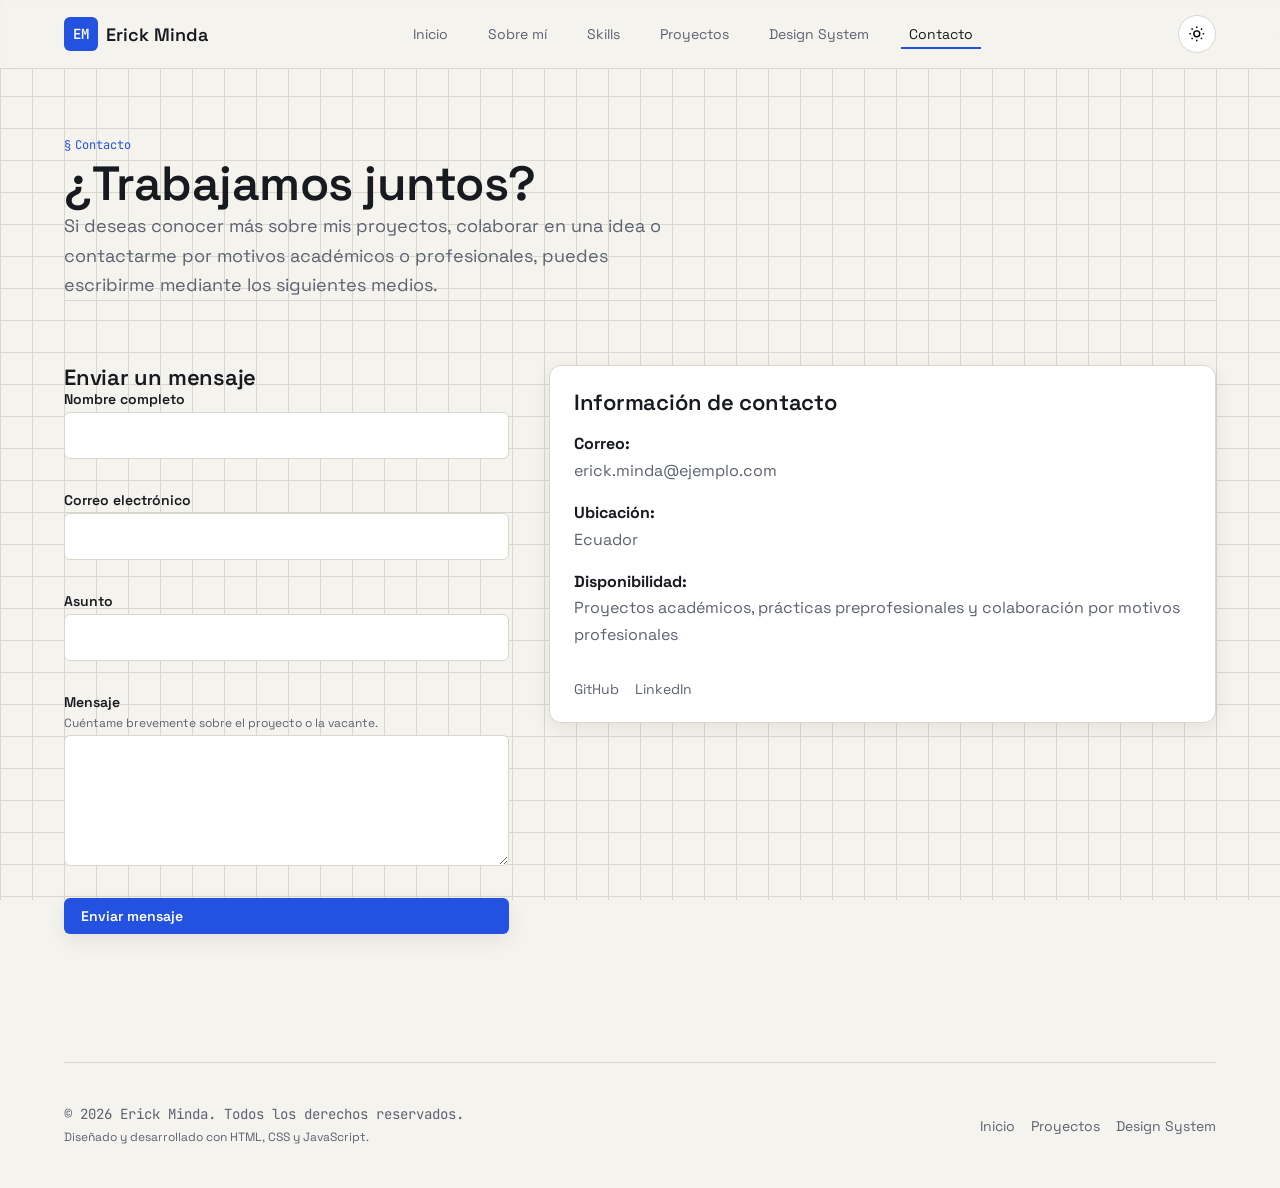
==== contacto.html @ 830b5fcd "Segundo Super Mega Commit" ====
<!DOCTYPE html>
<html lang="es">
<head>
  <meta charset="UTF-8" />
  <meta name="viewport" content="width=device-width, initial-scale=1.0" />
  <title>Contacto — Erick Minda</title>
  <meta name="description" content="Formulario de contacto e información profesional de Erick Minda." />
  <link rel="stylesheet" href="css/styles.css" />
</head>
<body>
  <a class="skip-link" href="#main">Saltar al contenido</a>

  <header class="site-header">
    <nav class="navbar container" aria-label="Navegación principal">
      <a class="brand" href="index.html">
        <span class="brand-mark" aria-hidden="true">EM</span>
        Erick Minda
      </a>
      <button class="nav-toggle" aria-label="Abrir menú de navegación" aria-expanded="false" aria-controls="nav-list">
        <span></span><span></span><span></span>
      </button>
      <ul class="nav-list" id="nav-list">
        <li><a href="index.html">Inicio</a></li>
        <li><a href="sobre-mi.html">Sobre mí</a></li>
        <li><a href="skills.html">Skills</a></li>
        <li><a href="proyectos.html">Proyectos</a></li>
        <li><a href="design-system.html">Design System</a></li>
        <li><a href="contacto.html" aria-current="page">Contacto</a></li>
      </ul>
      <div class="nav-actions">
        <button class="theme-toggle" type="button" aria-pressed="false">
          <svg viewBox="0 0 24 24" fill="none" stroke="currentColor" stroke-width="2" aria-hidden="true">
            <circle cx="12" cy="12" r="4"></circle>
            <path d="M12 2v2M12 20v2M4.9 4.9l1.4 1.4M17.7 17.7l1.4 1.4M2 12h2M20 12h2M4.9 19.1l1.4-1.4M17.7 6.3l1.4-1.4"></path>
          </svg>
        </button>
      </div>
    </nav>
  </header>

  <main id="main">
    <header class="section container" style="border-top:none; padding-bottom: 0;">
      <p class="field-note">Contacto</p>
      <h1>¿Trabajamos juntos?</h1>
      <p class="lead">
        Si deseas conocer más sobre mis proyectos, colaborar en una idea o contactarme
        por motivos académicos o profesionales, puedes escribirme mediante los
        siguientes medios.
      </p>
    </header>

    <section class="section container about-layout" aria-labelledby="contact-heading">
      <div>
        <h2 id="contact-heading" style="font-size: var(--text-lg);">Enviar un mensaje</h2>
        <form id="contact-form" class="form-grid" novalidate>
          <div class="form-field">
            <label for="name">Nombre completo</label>
            <input type="text" id="name" name="name" required minlength="2" autocomplete="name" aria-describedby="error-name" />
            <p class="error-msg" id="error-name" role="alert"></p>
          </div>

          <div class="form-field">
            <label for="email">Correo electrónico</label>
            <input type="email" id="email" name="email" required autocomplete="email" aria-describedby="error-email" />
            <p class="error-msg" id="error-email" role="alert"></p>
          </div>

          <div class="form-field">
            <label for="subject">Asunto</label>
            <input type="text" id="subject" name="subject" required minlength="3" aria-describedby="error-subject" />
            <p class="error-msg" id="error-subject" role="alert"></p>
          </div>

          <div class="form-field">
            <label for="message">Mensaje</label>
            <span class="hint" id="message-hint">Cuéntame brevemente sobre el proyecto o la vacante.</span>
            <textarea id="message" name="message" rows="5" required minlength="10" aria-describedby="message-hint error-message"></textarea>
            <p class="error-msg" id="error-message" role="alert"></p>
          </div>

          <button class="btn btn-primary" type="submit">Enviar mensaje</button>

          <p class="form-status" role="status" aria-live="polite"></p>
        </form>
      </div>

      <aside>
        <div class="card" style="display:flex; flex-direction:column; gap: var(--space-sm);">
          <h2 style="font-size: var(--text-lg);">Información de contacto</h2>
          <p class="muted" style="margin:0;">
            <strong style="color: var(--color-text);">Correo:</strong><br />
            erick.minda@ejemplo.com
          </p>
          <p class="muted" style="margin:0;">
            <strong style="color: var(--color-text);">Ubicación:</strong><br />
            Ecuador
          </p>
          <p class="muted" style="margin:0;">
            <strong style="color: var(--color-text);">Disponibilidad:</strong><br />
            Proyectos académicos, prácticas preprofesionales y colaboración por motivos profesionales
          </p>

          <div class="footer-links" style="margin-top: var(--space-sm);">
            <a href="#" aria-label="Perfil de GitHub de Erick Minda">GitHub</a>
            <a href="#" aria-label="Perfil de LinkedIn de Erick Minda">LinkedIn</a>
          </div>
        </div>
      </aside>
    </section>
  </main>

  <footer class="site-footer container">
    <div class="footer-row">
      <div>
        <p class="muted mono">© 2026 Erick Minda. Todos los derechos reservados.</p>
        <p class="muted" style="font-size: var(--text-xs); margin-top: 2px;">Diseñado y desarrollado con HTML, CSS y JavaScript.</p>
      </div>
      <nav class="footer-links" aria-label="Enlaces del pie de página">
        <a href="index.html">Inicio</a>
        <a href="proyectos.html">Proyectos</a>
        <a href="design-system.html">Design System</a>
      </nav>
    </div>
  </footer>

  <button class="back-to-top" type="button" aria-label="Volver al inicio de la página">
    <svg viewBox="0 0 24 24" width="18" height="18" fill="none" stroke="currentColor" stroke-width="2" aria-hidden="true">
      <path d="M12 19V5M5 12l7-7 7 7"></path>
    </svg>
  </button>

  <script src="js/main.js"></script>
</body>
</html>
---- css/styles.css ----
/* =========================================================
   RENATA SALCEDO — PORTAFOLIO
   Sistema de diseño: "Bitácora técnica"
   Un cuaderno de trabajo de desarrolladora: papel cuadriculado,
   tipografía técnica y un único acento de "tinta" azul señal.
   ========================================================= */

@import url('https://fonts.googleapis.com/css2?family=Space+Grotesk:wght@400;500;600;700&family=JetBrains+Mono:wght@400;500;600&display=swap');

/* -------------------- TOKENS -------------------- */
:root {
  /* Color */
  --color-primary: #2452e0;
  --color-primary-dark: #17359e;
  --color-secondary: #e08a24;
  --color-background: #f4f3ee;
  --color-surface: #ffffff;
  --color-surface-alt: #ebeae3;
  --color-text: #171a1f;
  --color-text-muted: #5c6270;
  --color-border: #d9d7cd;
  --color-success: #1f7a5c;
  --color-danger: #c8402c;

  /* Tipografía */
  --font-primary: 'Space Grotesk', 'Segoe UI', sans-serif;
  --font-mono: 'JetBrains Mono', 'Courier New', monospace;

  /* Escala tipográfica (1.25 - major third) */
  --text-xs: 0.75rem;
  --text-sm: 0.875rem;
  --text-base: 1rem;
  --text-md: 1.125rem;
  --text-lg: 1.375rem;
  --text-xl: 1.75rem;
  --text-2xl: 2.25rem;
  --text-3xl: 3rem;

  /* Espaciado */
  --space-3xs: 0.25rem;
  --space-2xs: 0.5rem;
  --space-xs: 0.75rem;
  --space-sm: 1rem;
  --space-md: 1.5rem;
  --space-lg: 2.5rem;
  --space-xl: 4rem;
  --space-2xl: 6rem;

  /* Bordes y sombras */
  --radius-sm: 0.375rem;
  --radius-md: 0.75rem;
  --radius-lg: 1.25rem;
  --shadow-card: 0 6px 20px rgb(23 26 31 / 0.08);
  --shadow-lift: 0 12px 28px rgb(23 26 31 / 0.14);

  /* Layout */
  --content-width: 72rem;
  --line-max: 38rem;
  --nav-height: 4.25rem;

  color-scheme: light;
}

[data-theme='dark'] {
  --color-primary: #6d8dff;
  --color-primary-dark: #4a6ae8;
  --color-secondary: #f5a94d;
  --color-background: #12141a;
  --color-surface: #1a1d25;
  --color-surface-alt: #20232c;
  --color-text: #eef0f4;
  --color-text-muted: #9aa0b0;
  --color-border: #2c2f3a;
  --shadow-card: 0 6px 20px rgb(0 0 0 / 0.35);
  --shadow-lift: 0 14px 30px rgb(0 0 0 / 0.45);
  color-scheme: dark;
}

/* -------------------- RESET -------------------- */
*, *::before, *::after { box-sizing: border-box; }
html { scroll-behavior: smooth; }

@media (prefers-reduced-motion: reduce) {
  html { scroll-behavior: auto; }
  *, *::before, *::after {
    animation-duration: 0.01ms !important;
    animation-iteration-count: 1 !important;
    transition-duration: 0.01ms !important;
  }
}

body {
  margin: 0;
  font-family: var(--font-primary);
  font-size: var(--text-base);
  color: var(--color-text);
  background-color: var(--color-background);
  background-image:
    linear-gradient(var(--color-border) 1px, transparent 1px),
    linear-gradient(90deg, var(--color-border) 1px, transparent 1px);
  background-size: 32px 32px;
  background-attachment: fixed;
  opacity: 1;
  transition: background-color 0.25s ease, color 0.25s ease;
}

[data-theme='dark'] body { background-image: none; }

img { max-width: 100%; display: block; }
a { color: inherit; }
h1, h2, h3, h4, p, ul, ol, figure { margin: 0; }
ul { padding: 0; list-style: none; }
button { font: inherit; cursor: pointer; }
input, textarea, select { font: inherit; }

:focus-visible {
  outline: 2px solid var(--color-primary);
  outline-offset: 3px;
  border-radius: var(--radius-sm);
}

.container {
  width: min(100% - 2.5rem, var(--content-width));
  margin-inline: auto;
}

.visually-hidden {
  position: absolute;
  width: 1px; height: 1px;
  overflow: hidden;
  clip: rect(0 0 0 0);
  white-space: nowrap;
}

.skip-link {
  position: absolute;
  left: 1rem;
  top: -3rem;
  background: var(--color-primary);
  color: #fff;
  padding: var(--space-2xs) var(--space-sm);
  border-radius: var(--radius-sm);
  z-index: 200;
  transition: top 0.2s ease;
}
.skip-link:focus { top: 1rem; }

/* -------------------- TIPOGRAFÍA -------------------- */
h1, h2, h3, h4 { font-weight: 600; line-height: 1.15; letter-spacing: -0.01em; }
h1 { font-size: var(--text-3xl); }
h2 { font-size: var(--text-2xl); }
h3 { font-size: var(--text-lg); }
h4 { font-size: var(--text-md); }

p { line-height: 1.65; max-width: var(--line-max); color: var(--color-text); }
p.lead { font-size: var(--text-md); color: var(--color-text-muted); }
.muted { color: var(--color-text-muted); }

.mono {
  font-family: var(--font-mono);
  font-size: var(--text-sm);
}

.field-note {
  font-family: var(--font-mono);
  font-size: var(--text-xs);
  color: var(--color-primary);
  display: inline-flex;
  align-items: center;
  gap: var(--space-3xs);
}
.field-note::before { content: '§'; }

/* -------------------- NAVBAR -------------------- */
.site-header {
  position: sticky;
  top: 0;
  z-index: 100;
  background: color-mix(in srgb, var(--color-background) 88%, transparent);
  backdrop-filter: blur(10px);
  border-bottom: 1px solid var(--color-border);
}

.navbar {
  height: var(--nav-height);
  display: flex;
  align-items: center;
  justify-content: space-between;
  gap: var(--space-md);
}

.brand {
  display: flex;
  align-items: center;
  gap: var(--space-2xs);
  font-weight: 600;
  font-size: var(--text-md);
  text-decoration: none;
}

.brand-mark {
  width: 2.1rem;
  height: 2.1rem;
  border-radius: var(--radius-sm);
  background: var(--color-primary);
  color: #fff;
  display: grid;
  place-items: center;
  font-family: var(--font-mono);
  font-size: var(--text-sm);
  font-weight: 600;
}

.nav-list {
  display: flex;
  gap: var(--space-md);
  font-size: var(--text-sm);
}

.nav-list a {
  text-decoration: none;
  color: var(--color-text-muted);
  padding: var(--space-3xs) var(--space-2xs);
  border-bottom: 2px solid transparent;
  transition: color 0.15s ease, border-color 0.15s ease;
}

.nav-list a:hover,
.nav-list a[aria-current='page'] {
  color: var(--color-text);
  border-color: var(--color-primary);
}

.nav-actions { display: flex; align-items: center; gap: var(--space-sm); }

.theme-toggle {
  width: 2.4rem;
  height: 2.4rem;
  border-radius: 50%;
  border: 1px solid var(--color-border);
  background: var(--color-surface);
  display: grid;
  place-items: center;
  transition: transform 0.2s ease;
}
.theme-toggle:hover { transform: rotate(15deg); }
.theme-toggle svg { width: 1.1rem; height: 1.1rem; }

.nav-toggle {
  display: none;
  flex-direction: column;
  gap: 5px;
  width: 2.4rem;
  height: 2.4rem;
  border: 1px solid var(--color-border);
  background: var(--color-surface);
  border-radius: var(--radius-sm);
  align-items: center;
  justify-content: center;
}
.nav-toggle span {
  width: 1.1rem;
  height: 2px;
  background: var(--color-text);
  transition: transform 0.2s ease, opacity 0.2s ease;
}
.nav-toggle[aria-expanded='true'] span:nth-child(1) { transform: translateY(7px) rotate(45deg); }
.nav-toggle[aria-expanded='true'] span:nth-child(2) { opacity: 0; }
.nav-toggle[aria-expanded='true'] span:nth-child(3) { transform: translateY(-7px) rotate(-45deg); }

/* -------------------- BOTONES -------------------- */
.btn {
  display: inline-flex;
  align-items: center;
  gap: var(--space-2xs);
  padding: var(--space-2xs) var(--space-sm);
  border-radius: var(--radius-sm);
  font-size: var(--text-sm);
  font-weight: 600;
  text-decoration: none;
  border: 1px solid transparent;
  transition: transform 0.15s ease, box-shadow 0.15s ease, background 0.15s ease;
}
.btn:hover { transform: translateY(-2px); }

.btn-primary {
  background: var(--color-primary);
  color: #fff;
  box-shadow: var(--shadow-card);
}
.btn-primary:hover { box-shadow: var(--shadow-lift); }

.btn-secondary {
  background: transparent;
  color: var(--color-text);
  border-color: var(--color-border);
}
.btn-secondary:hover { border-color: var(--color-primary); color: var(--color-primary); }

.btn-sm { padding: var(--space-3xs) var(--space-xs); font-size: var(--text-xs); }

/* -------------------- HERO -------------------- */
.hero {
  padding-block: var(--space-2xl) var(--space-xl);
  display: grid;
  grid-template-columns: 1.1fr 0.9fr;
  gap: var(--space-lg);
  align-items: center;
}

.hero-copy .field-note { margin-bottom: var(--space-sm); }
.hero h1 { margin-block: var(--space-sm); }
.hero-actions { display: flex; gap: var(--space-sm); margin-top: var(--space-lg); flex-wrap: wrap; }

.hero-stats {
  display: flex;
  gap: var(--space-lg);
  margin-top: var(--space-lg);
  padding-top: var(--space-lg);
  border-top: 1px solid var(--color-border);
}
.hero-stats dt { font-family: var(--font-mono); font-size: var(--text-2xl); color: var(--color-primary); }
.hero-stats dd { margin: 0; font-size: var(--text-xs); color: var(--color-text-muted); }

.hero-art {
  aspect-ratio: 1 / 1;
  background: var(--color-surface);
  border: 1px solid var(--color-border);
  border-radius: var(--radius-lg);
  box-shadow: var(--shadow-card);
  overflow: hidden;
}

/* -------------------- SECCIONES -------------------- */
.section {
  padding-block: var(--space-xl);
  border-top: 1px solid var(--color-border);
}
.section-head {
  display: flex;
  justify-content: space-between;
  align-items: flex-end;
  gap: var(--space-md);
  margin-bottom: var(--space-lg);
  flex-wrap: wrap;
}

/* -------------------- CARDS -------------------- */
.card {
  background: var(--color-surface);
  border: 1px solid var(--color-border);
  border-radius: var(--radius-md);
  padding: var(--space-md);
  box-shadow: var(--shadow-card);
}

.grid {
  display: grid;
  gap: var(--space-md);
}
.grid-3 { grid-template-columns: repeat(3, 1fr); }
.grid-2 { grid-template-columns: repeat(2, 1fr); }

/* -------------------- SKILLS -------------------- */
.skills-group { margin-bottom: var(--space-lg); }
.skills-group h3 {
  display: flex;
  align-items: center;
  gap: var(--space-2xs);
  margin-bottom: var(--space-sm);
}
.skills-group h3::after {
  content: '';
  flex: 1;
  height: 1px;
  background: var(--color-border);
}

.skill-list { display: flex; flex-wrap: wrap; gap: var(--space-sm); }

.skill-badge {
  display: flex;
  align-items: center;
  gap: var(--space-xs);
  background: var(--color-surface);
  border: 1px solid var(--color-border);
  border-radius: var(--radius-md);
  padding: var(--space-xs) var(--space-sm);
  min-width: 12.5rem;
}

.skill-icon {
  width: 2.25rem;
  height: 2.25rem;
  border-radius: var(--radius-sm);
  background: var(--color-surface-alt);
  display: grid;
  place-items: center;
  font-family: var(--font-mono);
  font-weight: 600;
  color: var(--color-primary);
  flex-shrink: 0;
}

.skill-meta { flex: 1; }
.skill-meta strong { display: block; font-size: var(--text-sm); }
.skill-level { display: flex; gap: 3px; margin-top: 4px; }
.skill-level span {
  width: 1.1rem;
  height: 5px;
  border-radius: 3px;
  background: var(--color-border);
}
.skill-level span.filled { background: var(--color-primary); }

/* -------------------- PROYECTOS -------------------- */
.filter-bar {
  display: flex;
  flex-wrap: wrap;
  gap: var(--space-2xs);
  margin-bottom: var(--space-lg);
}
.filter-chip {
  border: 1px solid var(--color-border);
  background: var(--color-surface);
  padding: var(--space-3xs) var(--space-sm);
  border-radius: 999px;
  font-size: var(--text-xs);
  font-family: var(--font-mono);
  color: var(--color-text-muted);
  transition: all 0.15s ease;
}
.filter-chip[aria-pressed='true'] {
  background: var(--color-primary);
  border-color: var(--color-primary);
  color: #fff;
}

.project-card { display: flex; flex-direction: column; gap: var(--space-sm); }
.project-thumb {
  border-radius: var(--radius-sm);
  overflow: hidden;
  border: 1px solid var(--color-border);
  aspect-ratio: 16/10;
}
.project-tags { display: flex; flex-wrap: wrap; gap: var(--space-3xs); }
.tag {
  font-family: var(--font-mono);
  font-size: var(--text-xs);
  background: var(--color-surface-alt);
  padding: 2px var(--space-2xs);
  border-radius: var(--radius-sm);
  color: var(--color-text-muted);
}
.project-links { display: flex; gap: var(--space-sm); margin-top: auto; font-size: var(--text-sm); }
.project-links a { text-decoration: underline; text-decoration-color: var(--color-border); text-underline-offset: 3px; }
.project-card[hidden] { display: none; }

/* -------------------- DESIGN SYSTEM -------------------- */
.swatch-grid { display: grid; grid-template-columns: repeat(auto-fit, minmax(11rem, 1fr)); gap: var(--space-sm); }
.swatch {
  border-radius: var(--radius-md);
  overflow: hidden;
  border: 1px solid var(--color-border);
}
.swatch-color { height: 5.5rem; }
.swatch-info { padding: var(--space-xs); background: var(--color-surface); font-family: var(--font-mono); font-size: var(--text-xs); }
.swatch-info strong { display: block; font-family: var(--font-primary); font-size: var(--text-sm); margin-bottom: 2px; }

.type-row { display: flex; align-items: baseline; gap: var(--space-md); padding-block: var(--space-sm); border-bottom: 1px dashed var(--color-border); }
.type-row .mono { width: 6rem; flex-shrink: 0; color: var(--color-text-muted); }

.space-row { display: flex; align-items: center; gap: var(--space-sm); padding-block: var(--space-2xs); }
.space-bar { background: var(--color-primary); height: 0.9rem; border-radius: 2px; }
.space-row .mono { width: 6rem; color: var(--color-text-muted); }

.component-demo { display: flex; flex-wrap: wrap; gap: var(--space-sm); align-items: center; }

/* -------------------- FORMULARIO -------------------- */
.form-grid { display: grid; gap: var(--space-sm); max-width: 34rem; }
.form-field { display: flex; flex-direction: column; gap: var(--space-3xs); }
.form-field label { font-size: var(--text-sm); font-weight: 600; }
.form-field .hint { font-size: var(--text-xs); color: var(--color-text-muted); }
.form-field input,
.form-field textarea {
  border: 1px solid var(--color-border);
  border-radius: var(--radius-sm);
  padding: var(--space-xs) var(--space-sm);
  background: var(--color-surface);
  color: var(--color-text);
}
.form-field input:invalid[data-touched='true'],
.form-field textarea:invalid[data-touched='true'] { border-color: var(--color-danger); }
.error-msg {
  font-size: var(--text-xs);
  color: var(--color-danger);
  min-height: 1em;
}
.form-status {
  padding: var(--space-sm);
  border-radius: var(--radius-sm);
  background: var(--color-surface-alt);
  font-size: var(--text-sm);
  display: none;
}
.form-status.visible { display: block; }
.form-status.success { background: color-mix(in srgb, var(--color-success) 18%, var(--color-surface)); }

/* -------------------- FOOTER -------------------- */
.site-footer {
  border-top: 1px solid var(--color-border);
  padding-block: var(--space-lg);
  margin-top: var(--space-xl);
}
.footer-row { display: flex; justify-content: space-between; align-items: center; flex-wrap: wrap; gap: var(--space-sm); }
.footer-links { display: flex; gap: var(--space-sm); font-size: var(--text-sm); }
.footer-links a { text-decoration: none; color: var(--color-text-muted); }
.footer-links a:hover { color: var(--color-primary); }

.back-to-top {
  position: fixed;
  bottom: var(--space-md);
  right: var(--space-md);
  width: 2.75rem;
  height: 2.75rem;
  border-radius: 50%;
  background: var(--color-primary);
  color: #fff;
  border: none;
  display: grid;
  place-items: center;
  box-shadow: var(--shadow-lift);
  opacity: 0;
  pointer-events: none;
  transform: translateY(10px);
  transition: opacity 0.2s ease, transform 0.2s ease;
  z-index: 90;
}
.back-to-top.visible { opacity: 1; pointer-events: auto; transform: translateY(0); }

/* -------------------- PÁGINA: SOBRE MÍ -------------------- */
.about-layout {
  display: grid;
  grid-template-columns: 0.8fr 1.2fr;
  gap: var(--space-lg);
}
.timeline { display: flex; flex-direction: column; gap: var(--space-md); border-left: 2px solid var(--color-border); padding-left: var(--space-md); }
.timeline-item { position: relative; }
.timeline-item::before {
  content: '';
  position: absolute;
  left: calc(var(--space-md) * -1 - 5px);
  top: 4px;
  width: 9px;
  height: 9px;
  border-radius: 50%;
  background: var(--color-primary);
}
.timeline-item time { font-family: var(--font-mono); font-size: var(--text-xs); color: var(--color-text-muted); }

/* -------------------- RESPONSIVE -------------------- */
@media (max-width: 900px) {
  .hero { grid-template-columns: 1fr; }
  .hero-art { order: -1; max-width: 20rem; margin-inline: auto; }
  .grid-3 { grid-template-columns: repeat(2, 1fr); }
  .about-layout { grid-template-columns: 1fr; }
}

@media (max-width: 640px) {
  .nav-list { display: none; }
  .nav-toggle { display: flex; }
  .site-header.menu-open .nav-list {
    display: flex;
    flex-direction: column;
    position: absolute;
    top: var(--nav-height);
    left: 0;
    right: 0;
    background: var(--color-surface);
    border-bottom: 1px solid var(--color-border);
    padding: var(--space-sm) var(--space-md);
    gap: var(--space-xs);
  }
  .grid-3, .grid-2 { grid-template-columns: 1fr; }
  .hero-stats { flex-wrap: wrap; gap: var(--space-md); }
  h1 { font-size: var(--text-2xl); }
  .section-head { flex-direction: column; align-items: flex-start; }
}
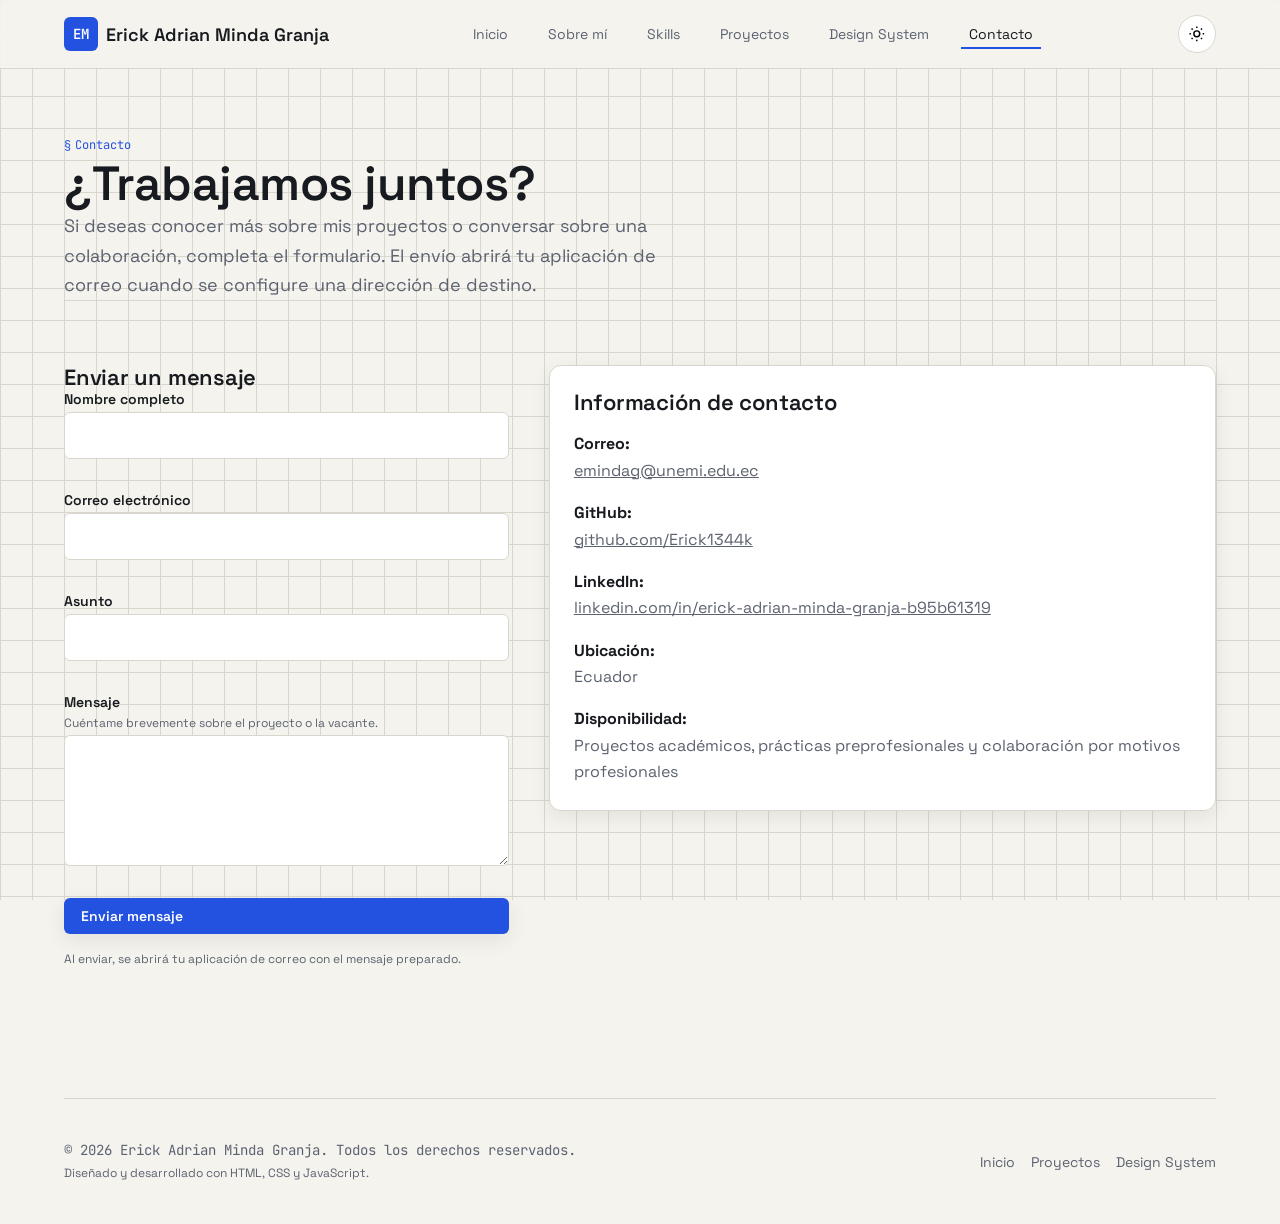
==== commit 0488d0b2: "Completa portafolio profesional" ====
--- a/contacto.html
+++ b/contacto.html
@@ -3,8 +3,8 @@
 <head>
   <meta charset="UTF-8" />
   <meta name="viewport" content="width=device-width, initial-scale=1.0" />
-  <title>Contacto — Erick Minda</title>
-  <meta name="description" content="Formulario de contacto e información profesional de Erick Minda." />
+  <title>Contacto — Erick Adrian Minda Granja</title>
+  <meta name="description" content="Formulario de contacto e información profesional de Erick Adrian Minda Granja." />
   <link rel="stylesheet" href="css/styles.css" />
 </head>
 <body>
@@ -14,7 +14,7 @@
     <nav class="navbar container" aria-label="Navegación principal">
       <a class="brand" href="index.html">
         <span class="brand-mark" aria-hidden="true">EM</span>
-        Erick Minda
+        Erick Adrian Minda Granja
       </a>
       <button class="nav-toggle" aria-label="Abrir menú de navegación" aria-expanded="false" aria-controls="nav-list">
         <span></span><span></span><span></span>
@@ -43,9 +43,9 @@
       <p class="field-note">Contacto</p>
       <h1>¿Trabajamos juntos?</h1>
       <p class="lead">
-        Si deseas conocer más sobre mis proyectos, colaborar en una idea o contactarme
-        por motivos académicos o profesionales, puedes escribirme mediante los
-        siguientes medios.
+        Si deseas conocer más sobre mis proyectos o conversar sobre una colaboración,
+        completa el formulario. El envío abrirá tu aplicación de correo cuando se
+        configure una dirección de destino.
       </p>
     </header>
 
@@ -81,6 +81,7 @@
           <button class="btn btn-primary" type="submit">Enviar mensaje</button>
 
           <p class="form-status" role="status" aria-live="polite"></p>
+          <p class="form-hint muted">Al enviar, se abrirá tu aplicación de correo con el mensaje preparado.</p>
         </form>
       </div>
 
@@ -89,7 +90,15 @@
           <h2 style="font-size: var(--text-lg);">Información de contacto</h2>
           <p class="muted" style="margin:0;">
             <strong style="color: var(--color-text);">Correo:</strong><br />
-            erick.minda@ejemplo.com
+            <a href="mailto:emindag@unemi.edu.ec">emindag@unemi.edu.ec</a>
+          </p>
+          <p class="muted" style="margin:0;">
+            <strong style="color: var(--color-text);">GitHub:</strong><br />
+            <a href="https://github.com/Erick1344k" target="_blank" rel="noopener noreferrer">github.com/Erick1344k</a>
+          </p>
+          <p class="muted" style="margin:0;">
+            <strong style="color: var(--color-text);">LinkedIn:</strong><br />
+            <a href="https://www.linkedin.com/in/erick-adrian-minda-granja-b95b61319" target="_blank" rel="noopener noreferrer">linkedin.com/in/erick-adrian-minda-granja-b95b61319</a>
           </p>
           <p class="muted" style="margin:0;">
             <strong style="color: var(--color-text);">Ubicación:</strong><br />
@@ -99,11 +108,6 @@
             <strong style="color: var(--color-text);">Disponibilidad:</strong><br />
             Proyectos académicos, prácticas preprofesionales y colaboración por motivos profesionales
           </p>
-
-          <div class="footer-links" style="margin-top: var(--space-sm);">
-            <a href="#" aria-label="Perfil de GitHub de Erick Minda">GitHub</a>
-            <a href="#" aria-label="Perfil de LinkedIn de Erick Minda">LinkedIn</a>
-          </div>
         </div>
       </aside>
     </section>
@@ -112,7 +116,7 @@
   <footer class="site-footer container">
     <div class="footer-row">
       <div>
-        <p class="muted mono">© 2026 Erick Minda. Todos los derechos reservados.</p>
+        <p class="muted mono">© 2026 Erick Adrian Minda Granja. Todos los derechos reservados.</p>
         <p class="muted" style="font-size: var(--text-xs); margin-top: 2px;">Diseñado y desarrollado con HTML, CSS y JavaScript.</p>
       </div>
       <nav class="footer-links" aria-label="Enlaces del pie de página">
--- a/css/styles.css
+++ b/css/styles.css
@@ -1,5 +1,5 @@
 /* =========================================================
-   RENATA SALCEDO — PORTAFOLIO
+  ERICK ADRIAN MINDA GRANJA — PORTAFOLIO
    Sistema de diseño: "Bitácora técnica"
    Un cuaderno de trabajo de desarrolladora: papel cuadriculado,
    tipografía técnica y un único acento de "tinta" azul señal.
@@ -466,21 +466,30 @@
 .swatch-color { height: 5.5rem; }
 .swatch-info { padding: var(--space-xs); background: var(--color-surface); font-family: var(--font-mono); font-size: var(--text-xs); }
 .swatch-info strong { display: block; font-family: var(--font-primary); font-size: var(--text-sm); margin-bottom: 2px; }
+.swatch-info code, .swatch-info small { display: block; font: inherit; }
+.swatch-info small { color: var(--color-text-muted); margin-top: 2px; }
 
 .type-row { display: flex; align-items: baseline; gap: var(--space-md); padding-block: var(--space-sm); border-bottom: 1px dashed var(--color-border); }
 .type-row .mono { width: 6rem; flex-shrink: 0; color: var(--color-text-muted); }
+.type-sample { min-width: 0; font-weight: 600; line-height: 1.15; overflow-wrap: anywhere; }
+.type-sample-h1 { font-size: var(--text-3xl); }
+.type-sample-h2 { font-size: var(--text-2xl); }
+.type-sample-h3 { font-size: var(--text-lg); }
 
 .space-row { display: flex; align-items: center; gap: var(--space-sm); padding-block: var(--space-2xs); }
 .space-bar { background: var(--color-primary); height: 0.9rem; border-radius: 2px; }
 .space-row .mono { width: 6rem; color: var(--color-text-muted); }
 
 .component-demo { display: flex; flex-wrap: wrap; gap: var(--space-sm); align-items: center; }
+
+.skills-heading { margin-bottom: var(--space-lg); }
 
 /* -------------------- FORMULARIO -------------------- */
 .form-grid { display: grid; gap: var(--space-sm); max-width: 34rem; }
 .form-field { display: flex; flex-direction: column; gap: var(--space-3xs); }
 .form-field label { font-size: var(--text-sm); font-weight: 600; }
 .form-field .hint { font-size: var(--text-xs); color: var(--color-text-muted); }
+.form-hint { font-size: var(--text-xs); }
 .form-field input,
 .form-field textarea {
   border: 1px solid var(--color-border);
@@ -585,4 +594,6 @@
   .hero-stats { flex-wrap: wrap; gap: var(--space-md); }
   h1 { font-size: var(--text-2xl); }
   .section-head { flex-direction: column; align-items: flex-start; }
-}
+  .type-row { align-items: flex-start; flex-direction: column; gap: var(--space-2xs); }
+  .type-sample-h1 { font-size: var(--text-2xl); }
+}
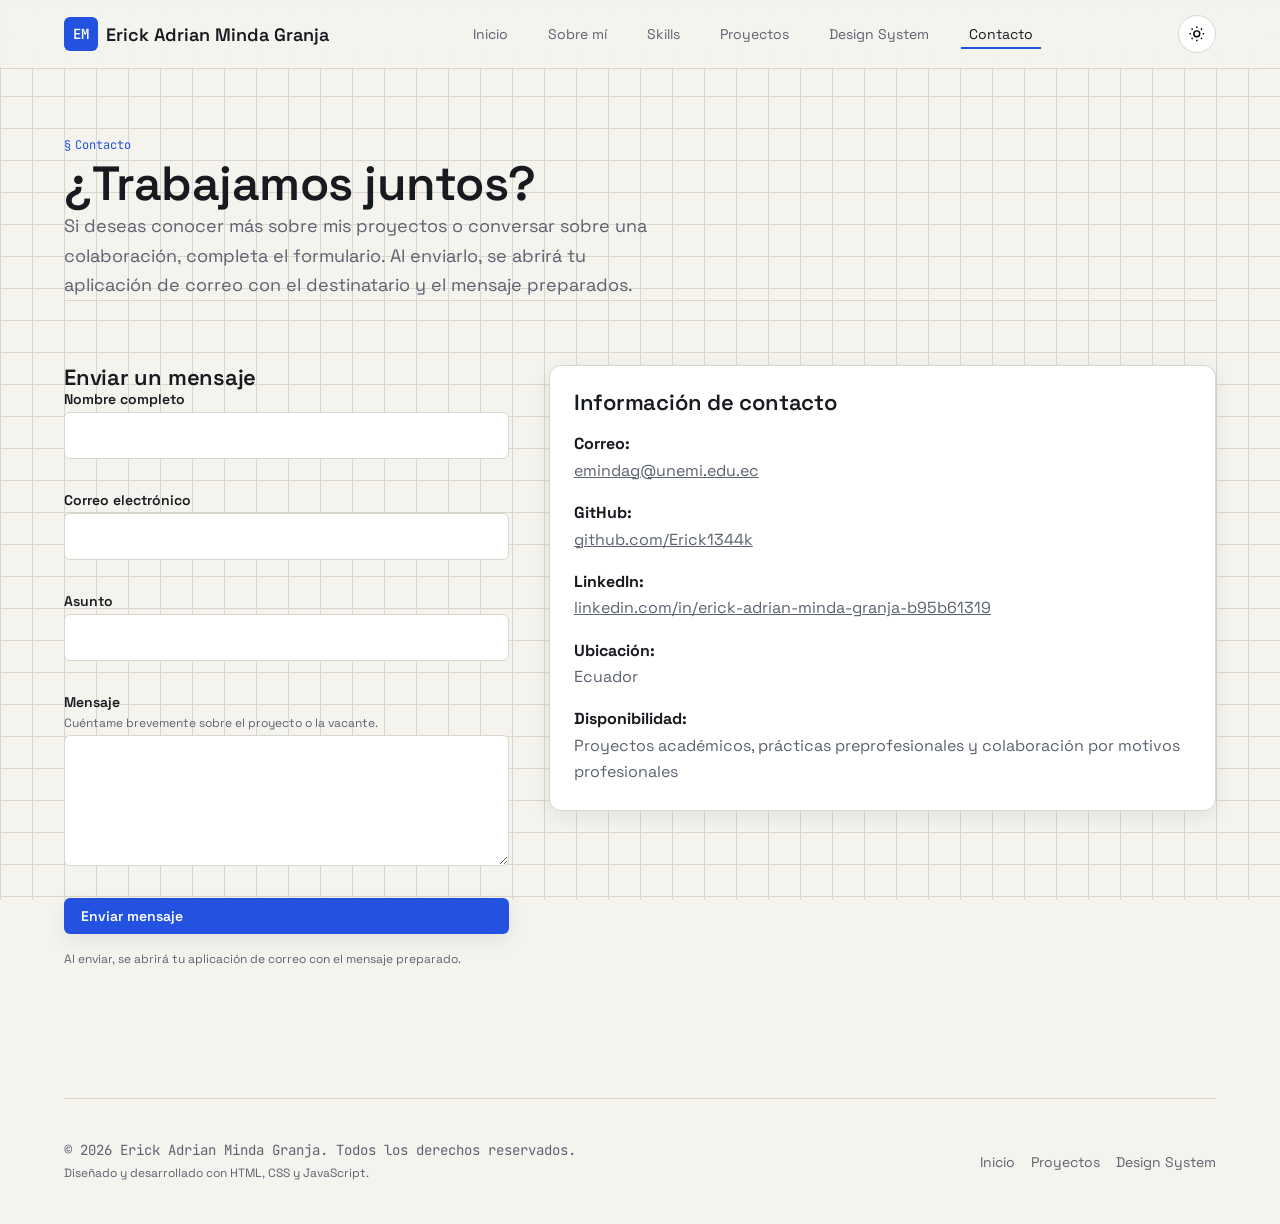
==== commit 66d6c524: "Document portfolio with screenshots" ====
--- a/contacto.html
+++ b/contacto.html
@@ -44,8 +44,8 @@
       <h1>¿Trabajamos juntos?</h1>
       <p class="lead">
         Si deseas conocer más sobre mis proyectos o conversar sobre una colaboración,
-        completa el formulario. El envío abrirá tu aplicación de correo cuando se
-        configure una dirección de destino.
+        completa el formulario. Al enviarlo, se abrirá tu aplicación de correo con
+        el destinatario y el mensaje preparados.
       </p>
     </header>
 
